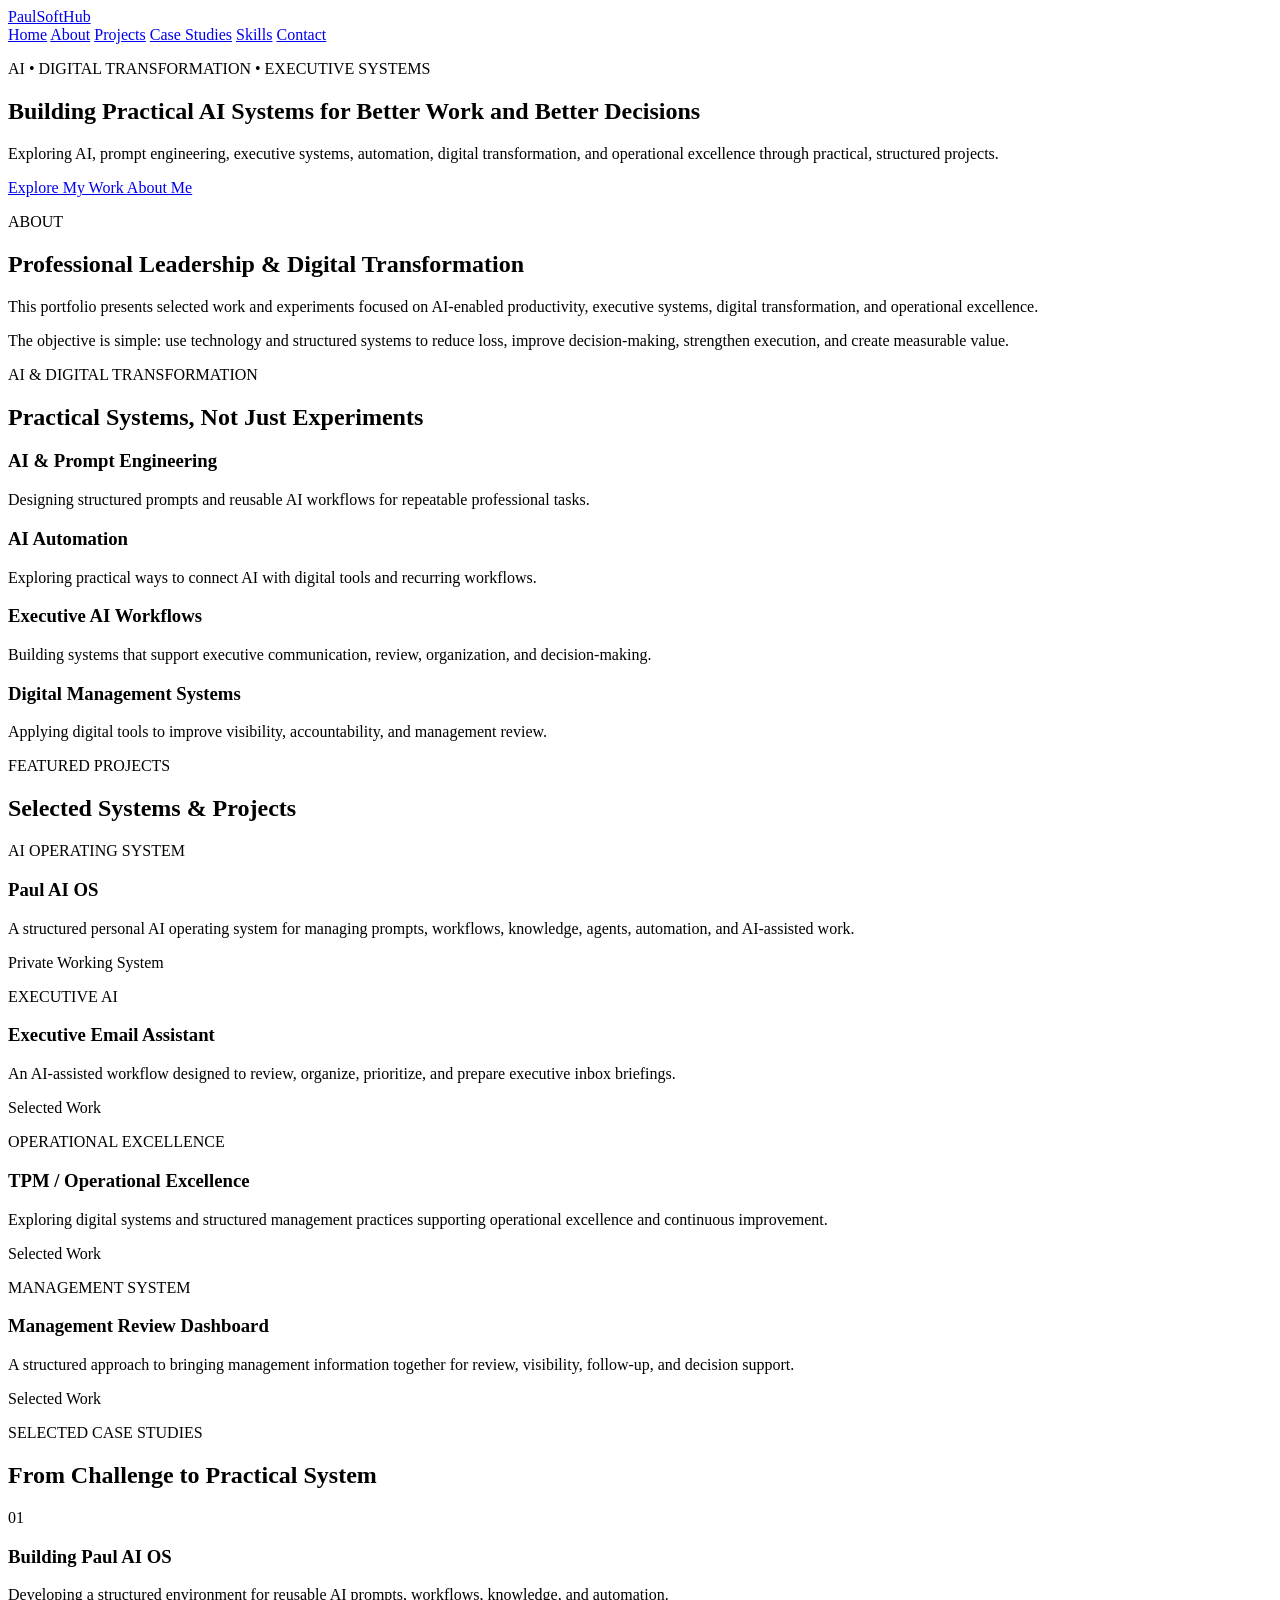
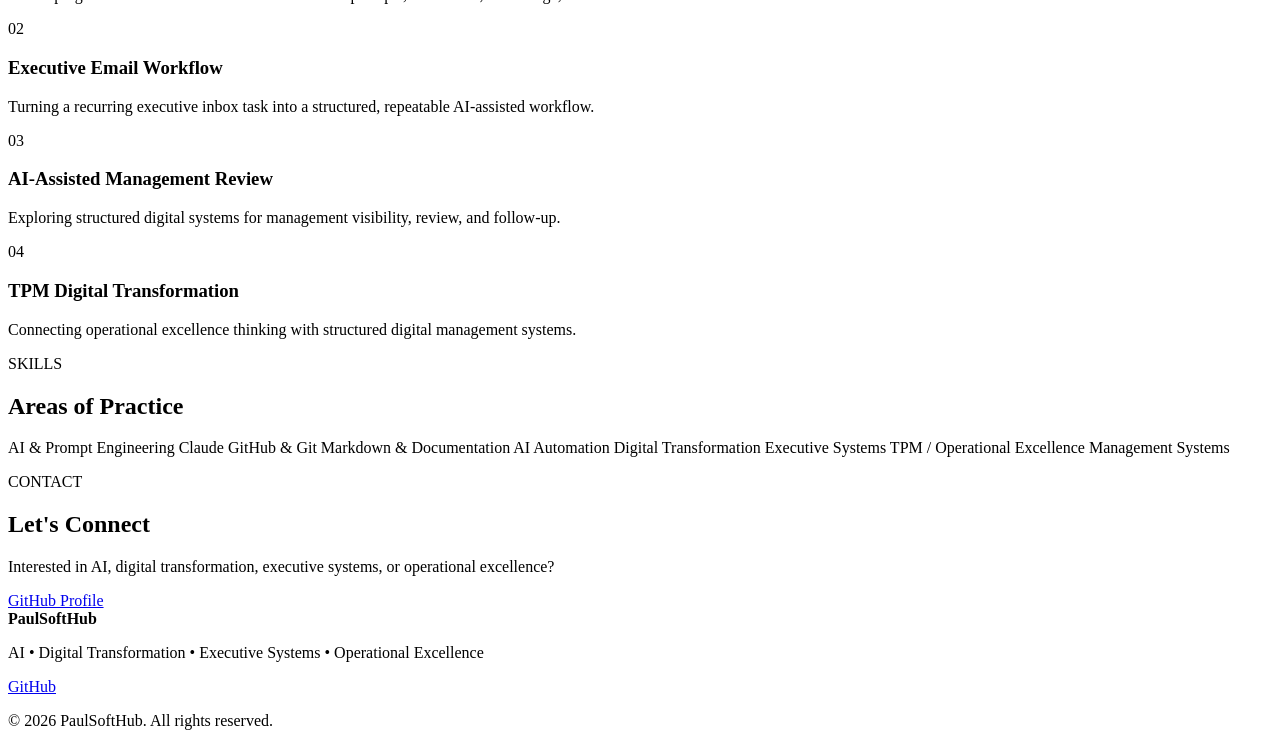
==== index.html @ e818bc98 "Create initial portfolio homepage Add the first professional portfolio homepage structure." ====
<!DOCTYPE html>
<html lang="en">
<head>
    <meta charset="UTF-8">
    <meta name="viewport" content="width=device-width, initial-scale=1.0">

    <title>PaulSoftHub | AI & Digital Transformation</title>

    <meta
        name="description"
        content="Professional portfolio showcasing AI, prompt engineering, executive systems, digital transformation, and operational excellence."
    >

    <link rel="stylesheet" href="style.css">
</head>

<body>

    <!-- =========================
         NAVIGATION
    ========================== -->

    <header class="site-header">

        <div class="container navigation">

            <a href="index.html" class="brand">
                PaulSoftHub
            </a>

            <nav class="nav-menu" aria-label="Main navigation">

                <a href="#home">Home</a>
                <a href="#about">About</a>
                <a href="#projects">Projects</a>
                <a href="#case-studies">Case Studies</a>
                <a href="#skills">Skills</a>
                <a href="#contact">Contact</a>

            </nav>

        </div>

    </header>


    <main>

        <!-- =========================
             HERO
        ========================== -->

        <section id="home" class="hero">

            <div class="container hero-content">

                <p class="eyebrow">
                    AI • DIGITAL TRANSFORMATION • EXECUTIVE SYSTEMS
                </p>

                <h1>
                    Building Practical AI Systems
                    for Better Work and Better Decisions
                </h1>

                <p class="hero-description">
                    Exploring AI, prompt engineering, executive systems,
                    automation, digital transformation, and operational
                    excellence through practical, structured projects.
                </p>

                <div class="hero-actions">

                    <a href="#projects" class="button primary">
                        Explore My Work
                    </a>

                    <a href="#about" class="button secondary">
                        About Me
                    </a>

                </div>

            </div>

        </section>


        <!-- =========================
             ABOUT
        ========================== -->

        <section id="about" class="section">

            <div class="container">

                <div class="section-heading">

                    <p class="eyebrow">
                        ABOUT
                    </p>

                    <h2>
                        Professional Leadership & Digital Transformation
                    </h2>

                </div>

                <div class="about-content">

                    <p>
                        This portfolio presents selected work and experiments
                        focused on AI-enabled productivity, executive systems,
                        digital transformation, and operational excellence.
                    </p>

                    <p>
                        The objective is simple: use technology and structured
                        systems to reduce loss, improve decision-making,
                        strengthen execution, and create measurable value.
                    </p>

                </div>

            </div>

        </section>


        <!-- =========================
             AI & DIGITAL TRANSFORMATION
        ========================== -->

        <section class="section section-alt">

            <div class="container">

                <div class="section-heading">

                    <p class="eyebrow">
                        AI & DIGITAL TRANSFORMATION
                    </p>

                    <h2>
                        Practical Systems, Not Just Experiments
                    </h2>

                </div>

                <div class="feature-grid">

                    <article class="feature-card">

                        <h3>
                            AI & Prompt Engineering
                        </h3>

                        <p>
                            Designing structured prompts and reusable AI
                            workflows for repeatable professional tasks.
                        </p>

                    </article>


                    <article class="feature-card">

                        <h3>
                            AI Automation
                        </h3>

                        <p>
                            Exploring practical ways to connect AI with
                            digital tools and recurring workflows.
                        </p>

                    </article>


                    <article class="feature-card">

                        <h3>
                            Executive AI Workflows
                        </h3>

                        <p>
                            Building systems that support executive
                            communication, review, organization, and
                            decision-making.
                        </p>

                    </article>


                    <article class="feature-card">

                        <h3>
                            Digital Management Systems
                        </h3>

                        <p>
                            Applying digital tools to improve visibility,
                            accountability, and management review.
                        </p>

                    </article>

                </div>

            </div>

        </section>


        <!-- =========================
             FEATURED PROJECTS
        ========================== -->

        <section id="projects" class="section">

            <div class="container">

                <div class="section-heading">

                    <p class="eyebrow">
                        FEATURED PROJECTS
                    </p>

                    <h2>
                        Selected Systems & Projects
                    </h2>

                </div>

                <div class="project-grid">

                    <article class="project-card">

                        <p class="project-category">
                            AI OPERATING SYSTEM
                        </p>

                        <h3>
                            Paul AI OS
                        </h3>

                        <p>
                            A structured personal AI operating system for
                            managing prompts, workflows, knowledge, agents,
                            automation, and AI-assisted work.
                        </p>

                        <span class="project-status">
                            Private Working System
                        </span>

                    </article>


                    <article class="project-card">

                        <p class="project-category">
                            EXECUTIVE AI
                        </p>

                        <h3>
                            Executive Email Assistant
                        </h3>

                        <p>
                            An AI-assisted workflow designed to review,
                            organize, prioritize, and prepare executive
                            inbox briefings.
                        </p>

                        <span class="project-status">
                            Selected Work
                        </span>

                    </article>


                    <article class="project-card">

                        <p class="project-category">
                            OPERATIONAL EXCELLENCE
                        </p>

                        <h3>
                            TPM / Operational Excellence
                        </h3>

                        <p>
                            Exploring digital systems and structured
                            management practices supporting operational
                            excellence and continuous improvement.
                        </p>

                        <span class="project-status">
                            Selected Work
                        </span>

                    </article>


                    <article class="project-card">

                        <p class="project-category">
                            MANAGEMENT SYSTEM
                        </p>

                        <h3>
                            Management Review Dashboard
                        </h3>

                        <p>
                            A structured approach to bringing management
                            information together for review, visibility,
                            follow-up, and decision support.
                        </p>

                        <span class="project-status">
                            Selected Work
                        </span>

                    </article>

                </div>

            </div>

        </section>


        <!-- =========================
             CASE STUDIES
        ========================== -->

        <section id="case-studies" class="section section-alt">

            <div class="container">

                <div class="section-heading">

                    <p class="eyebrow">
                        SELECTED CASE STUDIES
                    </p>

                    <h2>
                        From Challenge to Practical System
                    </h2>

                </div>

                <div class="case-study-grid">

                    <article class="case-card">

                        <span class="case-number">
                            01
                        </span>

                        <h3>
                            Building Paul AI OS
                        </h3>

                        <p>
                            Developing a structured environment for
                            reusable AI prompts, workflows, knowledge,
                            and automation.
                        </p>

                    </article>


                    <article class="case-card">

                        <span class="case-number">
                            02
                        </span>

                        <h3>
                            Executive Email Workflow
                        </h3>

                        <p>
                            Turning a recurring executive inbox task into
                            a structured, repeatable AI-assisted workflow.
                        </p>

                    </article>


                    <article class="case-card">

                        <span class="case-number">
                            03
                        </span>

                        <h3>
                            AI-Assisted Management Review
                        </h3>

                        <p>
                            Exploring structured digital systems for
                            management visibility, review, and follow-up.
                        </p>

                    </article>


                    <article class="case-card">

                        <span class="case-number">
                            04
                        </span>

                        <h3>
                            TPM Digital Transformation
                        </h3>

                        <p>
                            Connecting operational excellence thinking
                            with structured digital management systems.
                        </p>

                    </article>

                </div>

            </div>

        </section>


        <!-- =========================
             SKILLS
        ========================== -->

        <section id="skills" class="section">

            <div class="container">

                <div class="section-heading">

                    <p class="eyebrow">
                        SKILLS
                    </p>

                    <h2>
                        Areas of Practice
                    </h2>

                </div>

                <div class="skills-list">

                    <span>AI & Prompt Engineering</span>
                    <span>Claude</span>
                    <span>GitHub & Git</span>
                    <span>Markdown & Documentation</span>
                    <span>AI Automation</span>
                    <span>Digital Transformation</span>
                    <span>Executive Systems</span>
                    <span>TPM / Operational Excellence</span>
                    <span>Management Systems</span>

                </div>

            </div>

        </section>


        <!-- =========================
             CONTACT
        ========================== -->

        <section id="contact" class="section contact-section">

            <div class="container contact-content">

                <p class="eyebrow">
                    CONTACT
                </p>

                <h2>
                    Let's Connect
                </h2>

                <p>
                    Interested in AI, digital transformation, executive
                    systems, or operational excellence?
                </p>

                <a
                    href="https://github.com/PaulSoftHub"
                    class="button primary"
                    target="_blank"
                    rel="noopener noreferrer"
                >
                    GitHub Profile
                </a>

            </div>

        </section>

    </main>


    <!-- =========================
         FOOTER
    ========================== -->

    <footer class="site-footer">

        <div class="container footer-content">

            <div>
                <strong>PaulSoftHub</strong>

                <p>
                    AI • Digital Transformation • Executive Systems •
                    Operational Excellence
                </p>
            </div>

            <div>
                <a
                    href="https://github.com/PaulSoftHub"
                    target="_blank"
                    rel="noopener noreferrer"
                >
                    GitHub
                </a>
            </div>

        </div>

        <div class="container copyright">

            <p>
                © 2026 PaulSoftHub. All rights reserved.
            </p>

        </div>

    </footer>

</body>
</html>
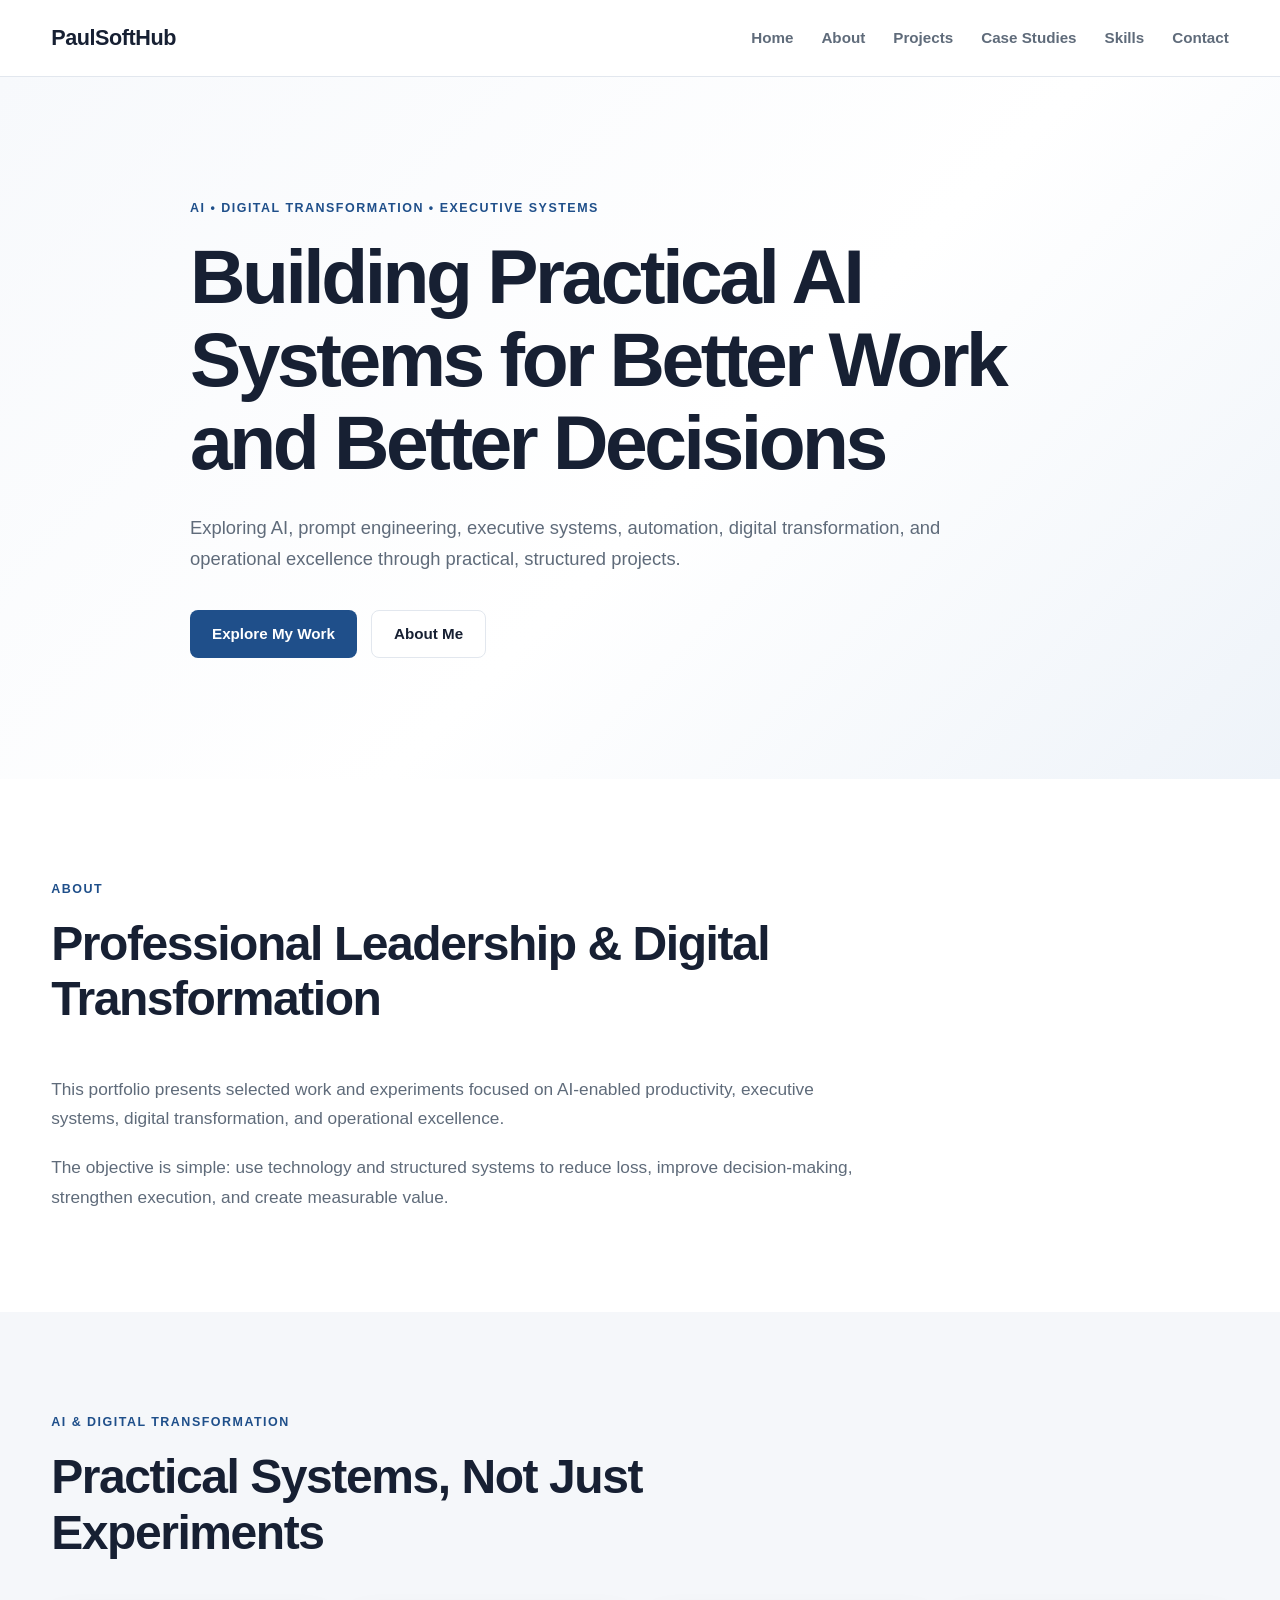
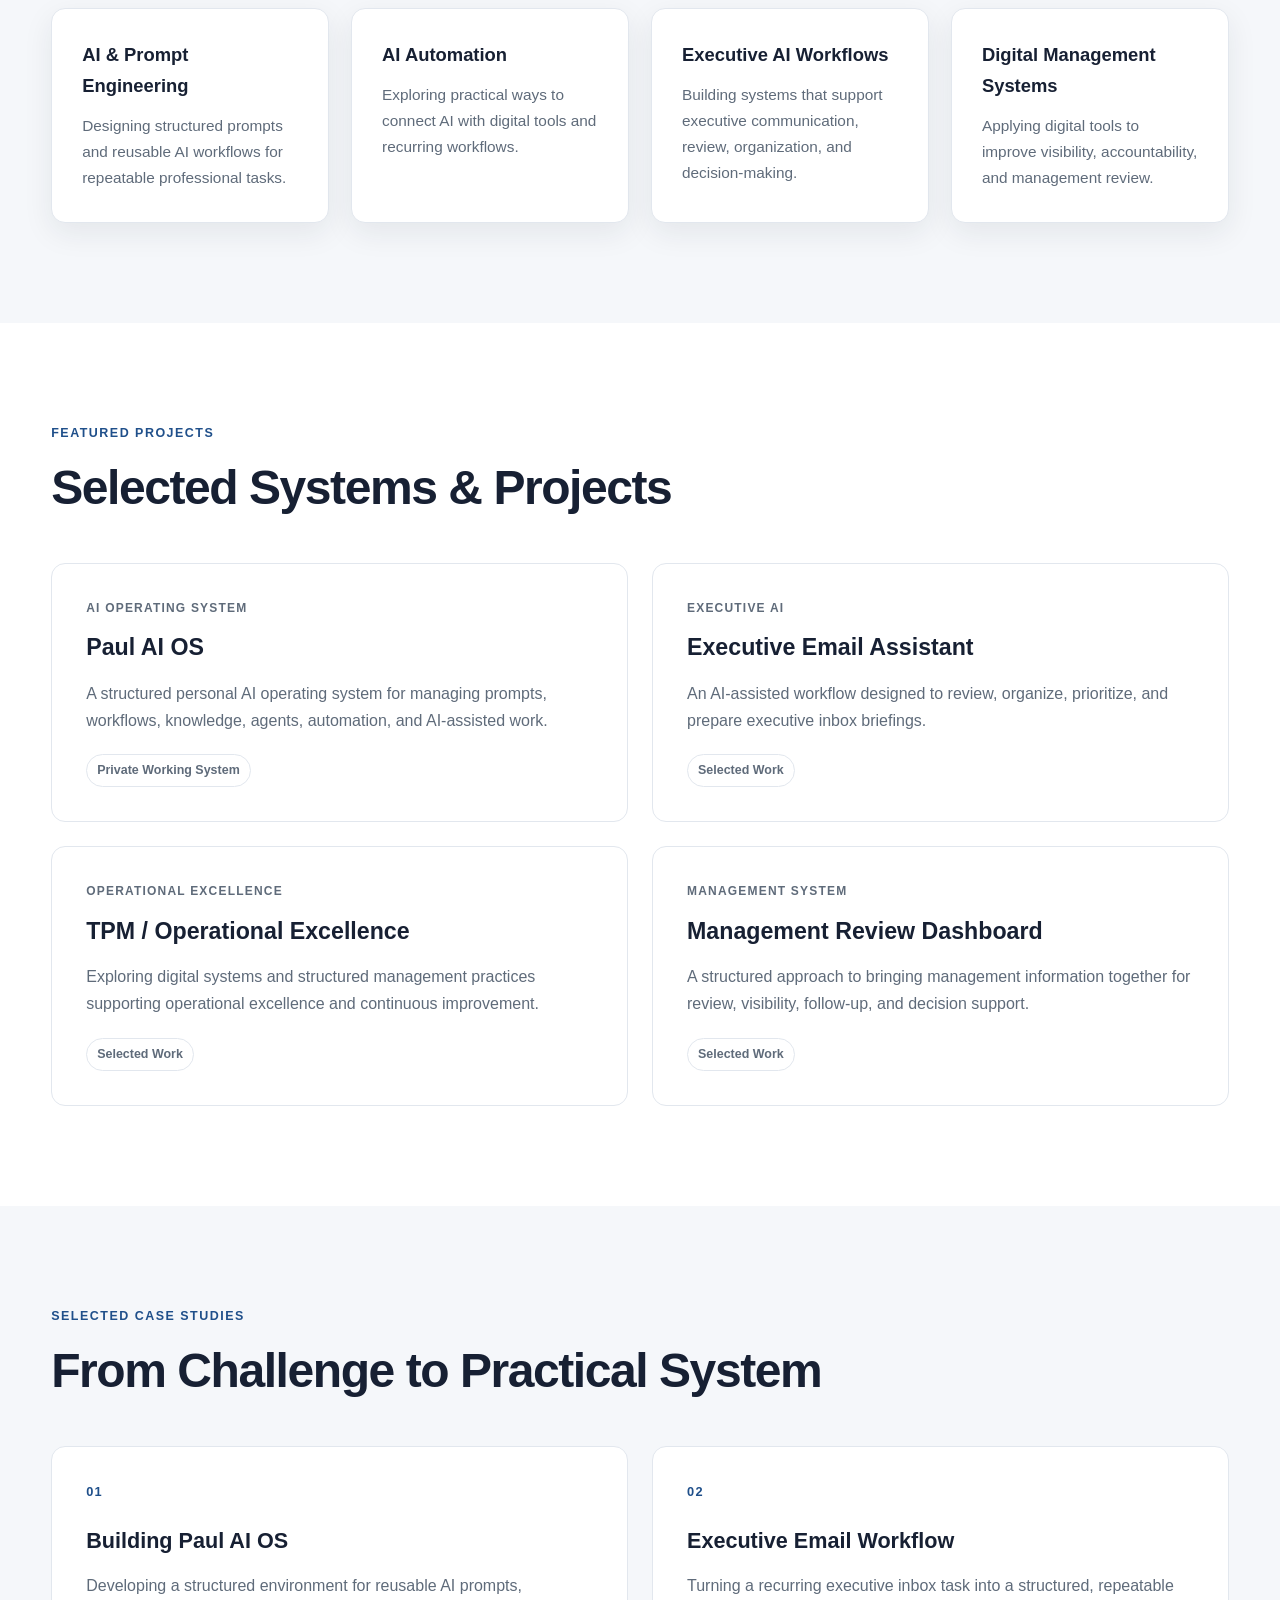
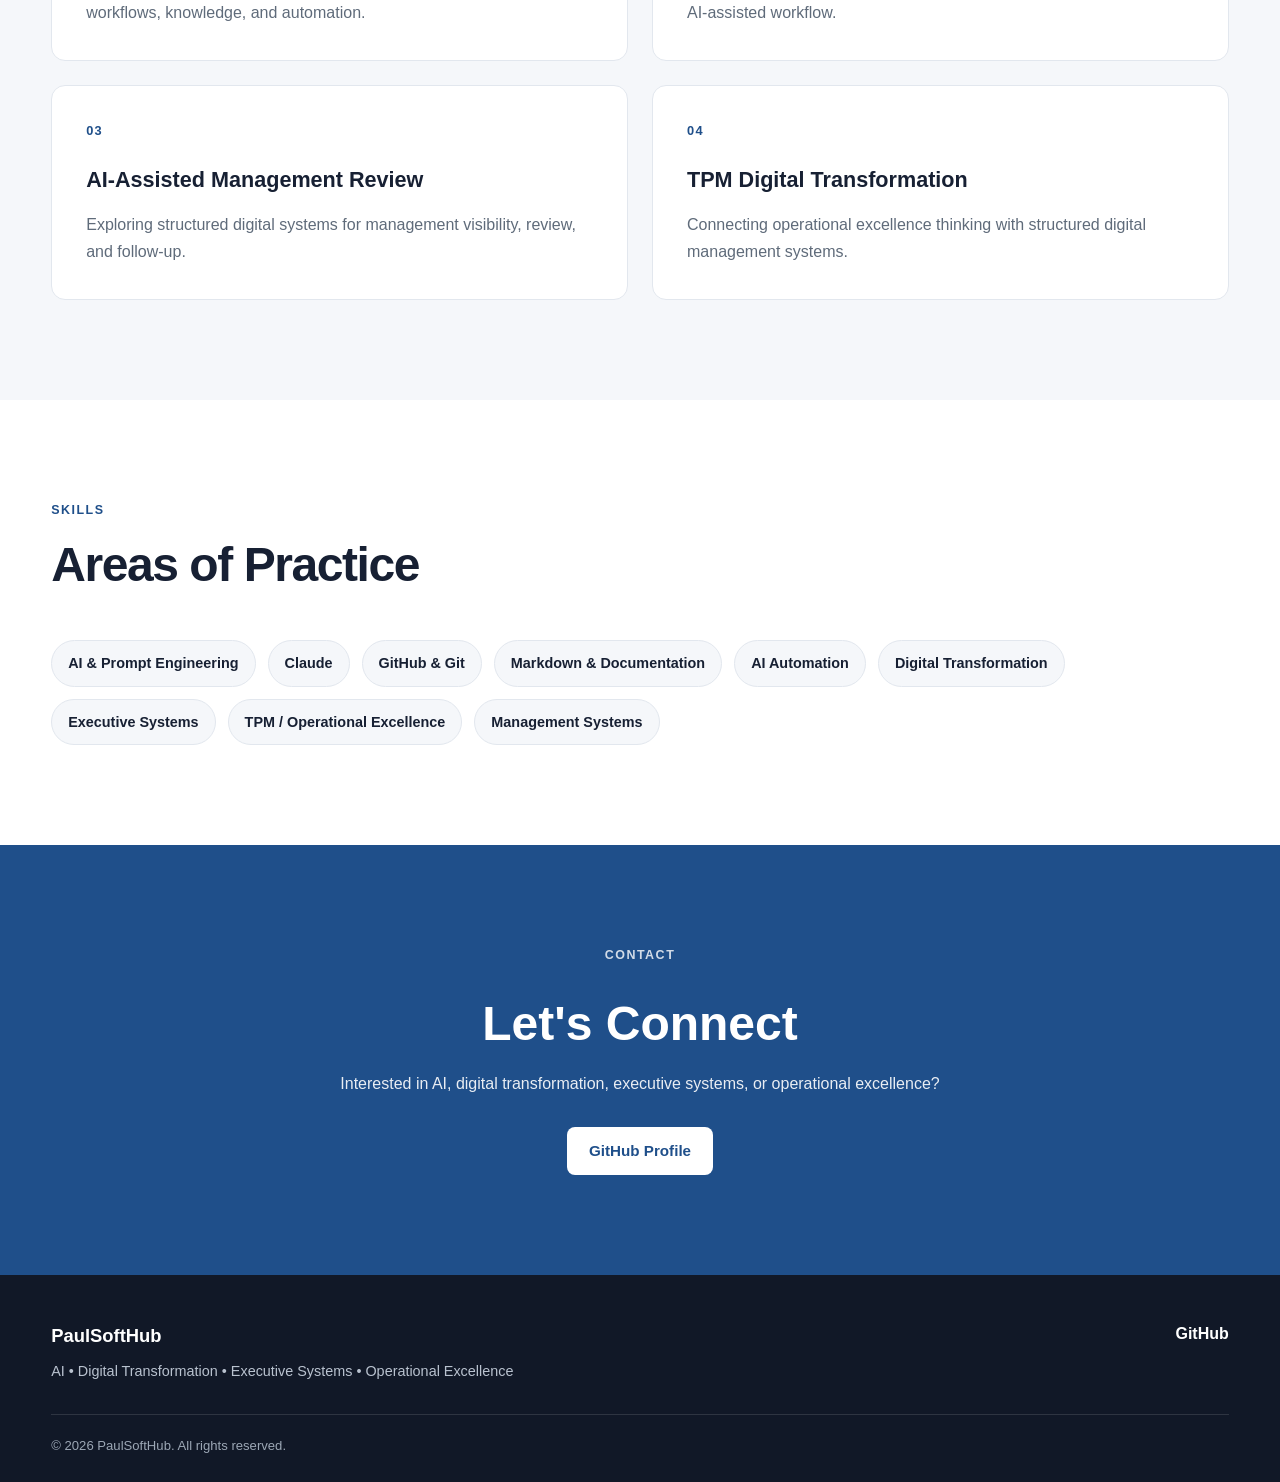
==== commit 764a61df: "QA fix: standardize homepage navigation QA fix: standardize homepage navigation" ====
--- a/index.html
+++ b/index.html
@@ -30,12 +30,12 @@
 
             <nav class="nav-menu" aria-label="Main navigation">
 
-                <a href="#home">Home</a>
-                <a href="#about">About</a>
-                <a href="#projects">Projects</a>
-                <a href="#case-studies">Case Studies</a>
-                <a href="#skills">Skills</a>
-                <a href="#contact">Contact</a>
+                <a href="index.html">Home</a>
+                <a href="about.html">About</a>
+                <a href="projects.html">Projects</a>
+                <a href="case-studies.html">Case Studies</a>
+                <a href="skills.html">Skills</a>
+                <a href="contact.html">Contact</a>
 
             </nav>
 
--- a/style.css
+++ b/style.css
@@ -0,0 +1,602 @@
+/* =========================================
+   PAULSOFTHUB PORTFOLIO
+   Global Styles
+========================================= */
+
+:root {
+    --bg: #ffffff;
+    --bg-soft: #f5f7fa;
+    --text: #172033;
+    --text-soft: #5f6b7a;
+    --border: #e2e7ee;
+    --accent: #1f4f8a;
+    --accent-dark: #163b69;
+    --white: #ffffff;
+    --max-width: 1180px;
+    --radius: 14px;
+    --shadow: 0 10px 30px rgba(20, 35, 55, 0.08);
+}
+
+
+/* =========================================
+   RESET
+========================================= */
+
+* {
+    margin: 0;
+    padding: 0;
+    box-sizing: border-box;
+}
+
+html {
+    scroll-behavior: smooth;
+}
+
+body {
+    font-family:
+        -apple-system,
+        BlinkMacSystemFont,
+        "Segoe UI",
+        Roboto,
+        Helvetica,
+        Arial,
+        sans-serif;
+
+    background: var(--bg);
+    color: var(--text);
+    line-height: 1.7;
+}
+
+a {
+    color: inherit;
+    text-decoration: none;
+}
+
+img {
+    max-width: 100%;
+    display: block;
+}
+
+
+/* =========================================
+   GLOBAL CONTAINER
+========================================= */
+
+.container {
+    width: min(92%, var(--max-width));
+    margin: 0 auto;
+}
+
+
+/* =========================================
+   HEADER / NAVIGATION
+========================================= */
+
+.site-header {
+    position: sticky;
+    top: 0;
+    z-index: 1000;
+
+    background: rgba(255, 255, 255, 0.96);
+    border-bottom: 1px solid var(--border);
+}
+
+.navigation {
+    min-height: 76px;
+
+    display: flex;
+    align-items: center;
+    justify-content: space-between;
+
+    gap: 30px;
+}
+
+.brand {
+    font-size: 1.35rem;
+    font-weight: 800;
+    letter-spacing: -0.02em;
+}
+
+.nav-menu {
+    display: flex;
+    align-items: center;
+    gap: 28px;
+
+    font-size: 0.95rem;
+    font-weight: 600;
+}
+
+.nav-menu a {
+    color: var(--text-soft);
+    transition: color 0.2s ease;
+}
+
+.nav-menu a:hover {
+    color: var(--accent);
+}
+
+
+/* =========================================
+   HERO
+========================================= */
+
+.hero {
+    min-height: 78vh;
+
+    display: flex;
+    align-items: center;
+
+    background:
+        linear-gradient(
+            135deg,
+            #f7f9fc 0%,
+            #ffffff 55%,
+            #eef3f9 100%
+        );
+}
+
+.hero-content {
+    max-width: 900px;
+    padding: 100px 0;
+}
+
+.eyebrow {
+    margin-bottom: 16px;
+
+    color: var(--accent);
+
+    font-size: 0.78rem;
+    font-weight: 800;
+    letter-spacing: 0.12em;
+}
+
+.hero h1 {
+    max-width: 900px;
+
+    font-size: clamp(2.6rem, 6vw, 5rem);
+    line-height: 1.08;
+    letter-spacing: -0.045em;
+
+    margin-bottom: 28px;
+}
+
+.hero-description {
+    max-width: 760px;
+
+    color: var(--text-soft);
+    font-size: 1.15rem;
+
+    margin-bottom: 36px;
+}
+
+.hero-actions {
+    display: flex;
+    flex-wrap: wrap;
+    gap: 14px;
+}
+
+
+/* =========================================
+   BUTTONS
+========================================= */
+
+.button {
+    display: inline-flex;
+    align-items: center;
+    justify-content: center;
+
+    min-height: 48px;
+    padding: 0 22px;
+
+    border-radius: 8px;
+
+    font-weight: 700;
+    font-size: 0.95rem;
+
+    transition:
+        transform 0.2s ease,
+        background 0.2s ease,
+        color 0.2s ease;
+}
+
+.button:hover {
+    transform: translateY(-2px);
+}
+
+.button.primary {
+    background: var(--accent);
+    color: var(--white);
+}
+
+.button.primary:hover {
+    background: var(--accent-dark);
+}
+
+.button.secondary {
+    border: 1px solid var(--border);
+    background: var(--white);
+}
+
+.button.secondary:hover {
+    border-color: var(--accent);
+    color: var(--accent);
+}
+
+
+/* =========================================
+   SECTIONS
+========================================= */
+
+.section {
+    padding: 100px 0;
+}
+
+.section-alt {
+    background: var(--bg-soft);
+}
+
+.section-heading {
+    max-width: 780px;
+    margin-bottom: 48px;
+}
+
+.section-heading h2 {
+    font-size: clamp(2rem, 4vw, 3rem);
+    line-height: 1.15;
+    letter-spacing: -0.03em;
+}
+
+
+/* =========================================
+   ABOUT
+========================================= */
+
+.about-content {
+    max-width: 820px;
+
+    color: var(--text-soft);
+    font-size: 1.08rem;
+}
+
+.about-content p + p {
+    margin-top: 20px;
+}
+
+
+/* =========================================
+   FEATURE GRID
+========================================= */
+
+.feature-grid {
+    display: grid;
+
+    grid-template-columns:
+        repeat(4, minmax(0, 1fr));
+
+    gap: 22px;
+}
+
+.feature-card {
+    padding: 30px;
+
+    background: var(--white);
+    border: 1px solid var(--border);
+    border-radius: var(--radius);
+
+    box-shadow: var(--shadow);
+}
+
+.feature-card h3 {
+    margin-bottom: 12px;
+
+    font-size: 1.15rem;
+}
+
+.feature-card p {
+    color: var(--text-soft);
+    font-size: 0.96rem;
+}
+
+
+/* =========================================
+   PROJECTS
+========================================= */
+
+.project-grid {
+    display: grid;
+
+    grid-template-columns:
+        repeat(2, minmax(0, 1fr));
+
+    gap: 24px;
+}
+
+.project-card {
+    padding: 34px;
+
+    border: 1px solid var(--border);
+    border-radius: var(--radius);
+
+    background: var(--white);
+
+    transition:
+        transform 0.2s ease,
+        box-shadow 0.2s ease;
+}
+
+.project-card:hover {
+    transform: translateY(-4px);
+    box-shadow: var(--shadow);
+}
+
+.project-category {
+    margin-bottom: 10px;
+
+    color: var(--accent);
+
+    font-size: 0.75rem;
+    font-weight: 800;
+    letter-spacing: 0.1em;
+}
+
+.project-card h3 {
+    margin-bottom: 12px;
+
+    font-size: 1.45rem;
+}
+
+.project-card p {
+    color: var(--text-soft);
+}
+
+.project-status {
+    display: inline-block;
+
+    margin-top: 20px;
+    padding: 5px 10px;
+
+    border: 1px solid var(--border);
+    border-radius: 999px;
+
+    color: var(--text-soft);
+
+    font-size: 0.78rem;
+    font-weight: 600;
+}
+
+
+/* =========================================
+   CASE STUDIES
+========================================= */
+
+.case-study-grid {
+    display: grid;
+
+    grid-template-columns:
+        repeat(2, minmax(0, 1fr));
+
+    gap: 24px;
+}
+
+.case-card {
+    position: relative;
+
+    padding: 34px;
+
+    background: var(--white);
+    border: 1px solid var(--border);
+    border-radius: var(--radius);
+}
+
+.case-number {
+    display: block;
+
+    margin-bottom: 20px;
+
+    color: var(--accent);
+
+    font-size: 0.8rem;
+    font-weight: 800;
+    letter-spacing: 0.1em;
+}
+
+.case-card h3 {
+    margin-bottom: 12px;
+
+    font-size: 1.35rem;
+}
+
+.case-card p {
+    color: var(--text-soft);
+}
+
+
+/* =========================================
+   SKILLS
+========================================= */
+
+.skills-list {
+    display: flex;
+    flex-wrap: wrap;
+    gap: 12px;
+}
+
+.skills-list span {
+    padding: 10px 16px;
+
+    background: var(--bg-soft);
+    border: 1px solid var(--border);
+    border-radius: 999px;
+
+    font-size: 0.9rem;
+    font-weight: 600;
+}
+
+
+/* =========================================
+   CONTACT
+========================================= */
+
+.contact-section {
+    background: var(--accent);
+    color: var(--white);
+}
+
+.contact-content {
+    max-width: 760px;
+    text-align: center;
+}
+
+.contact-content .eyebrow {
+    color: var(--white);
+    opacity: 0.8;
+}
+
+.contact-content h2 {
+    margin-bottom: 18px;
+
+    font-size: clamp(2rem, 4vw, 3rem);
+    line-height: 1.15;
+}
+
+.contact-content p {
+    margin-bottom: 30px;
+
+    opacity: 0.9;
+}
+
+.contact-section .button.primary {
+    background: var(--white);
+    color: var(--accent);
+}
+
+.contact-section .button.primary:hover {
+    background: #f1f4f8;
+}
+
+
+/* =========================================
+   FOOTER
+========================================= */
+
+.site-footer {
+    padding: 45px 0 25px;
+
+    background: #111827;
+    color: #ffffff;
+}
+
+.footer-content {
+    display: flex;
+    align-items: flex-start;
+    justify-content: space-between;
+
+    gap: 30px;
+
+    padding-bottom: 30px;
+}
+
+.footer-content strong {
+    font-size: 1.15rem;
+}
+
+.footer-content p {
+    max-width: 600px;
+    margin-top: 8px;
+
+    color: #b9c2cf;
+    font-size: 0.9rem;
+}
+
+.footer-content a {
+    color: #ffffff;
+    font-weight: 700;
+}
+
+.footer-content a:hover {
+    text-decoration: underline;
+}
+
+.copyright {
+    padding-top: 20px;
+
+    border-top: 1px solid rgba(255, 255, 255, 0.12);
+}
+
+.copyright p {
+    color: #9ca7b5;
+    font-size: 0.82rem;
+}
+
+
+/* =========================================
+   RESPONSIVE — TABLET
+========================================= */
+
+@media (max-width: 900px) {
+
+    .feature-grid {
+        grid-template-columns:
+            repeat(2, minmax(0, 1fr));
+    }
+
+    .nav-menu {
+        gap: 16px;
+    }
+
+    .hero {
+        min-height: auto;
+    }
+
+}
+
+
+/* =========================================
+   RESPONSIVE — MOBILE
+========================================= */
+
+@media (max-width: 700px) {
+
+    .navigation {
+        min-height: auto;
+
+        padding: 18px 0;
+
+        flex-direction: column;
+        align-items: flex-start;
+    }
+
+    .nav-menu {
+        width: 100%;
+
+        flex-wrap: wrap;
+        gap: 12px 18px;
+    }
+
+    .hero-content {
+        padding: 80px 0;
+    }
+
+    .section {
+        padding: 75px 0;
+    }
+
+    .feature-grid,
+    .project-grid,
+    .case-study-grid {
+        grid-template-columns: 1fr;
+    }
+
+    .hero h1 {
+        font-size: 2.7rem;
+    }
+
+    .hero-description {
+        font-size: 1rem;
+    }
+
+    .footer-content {
+        flex-direction: column;
+    }
+
+}
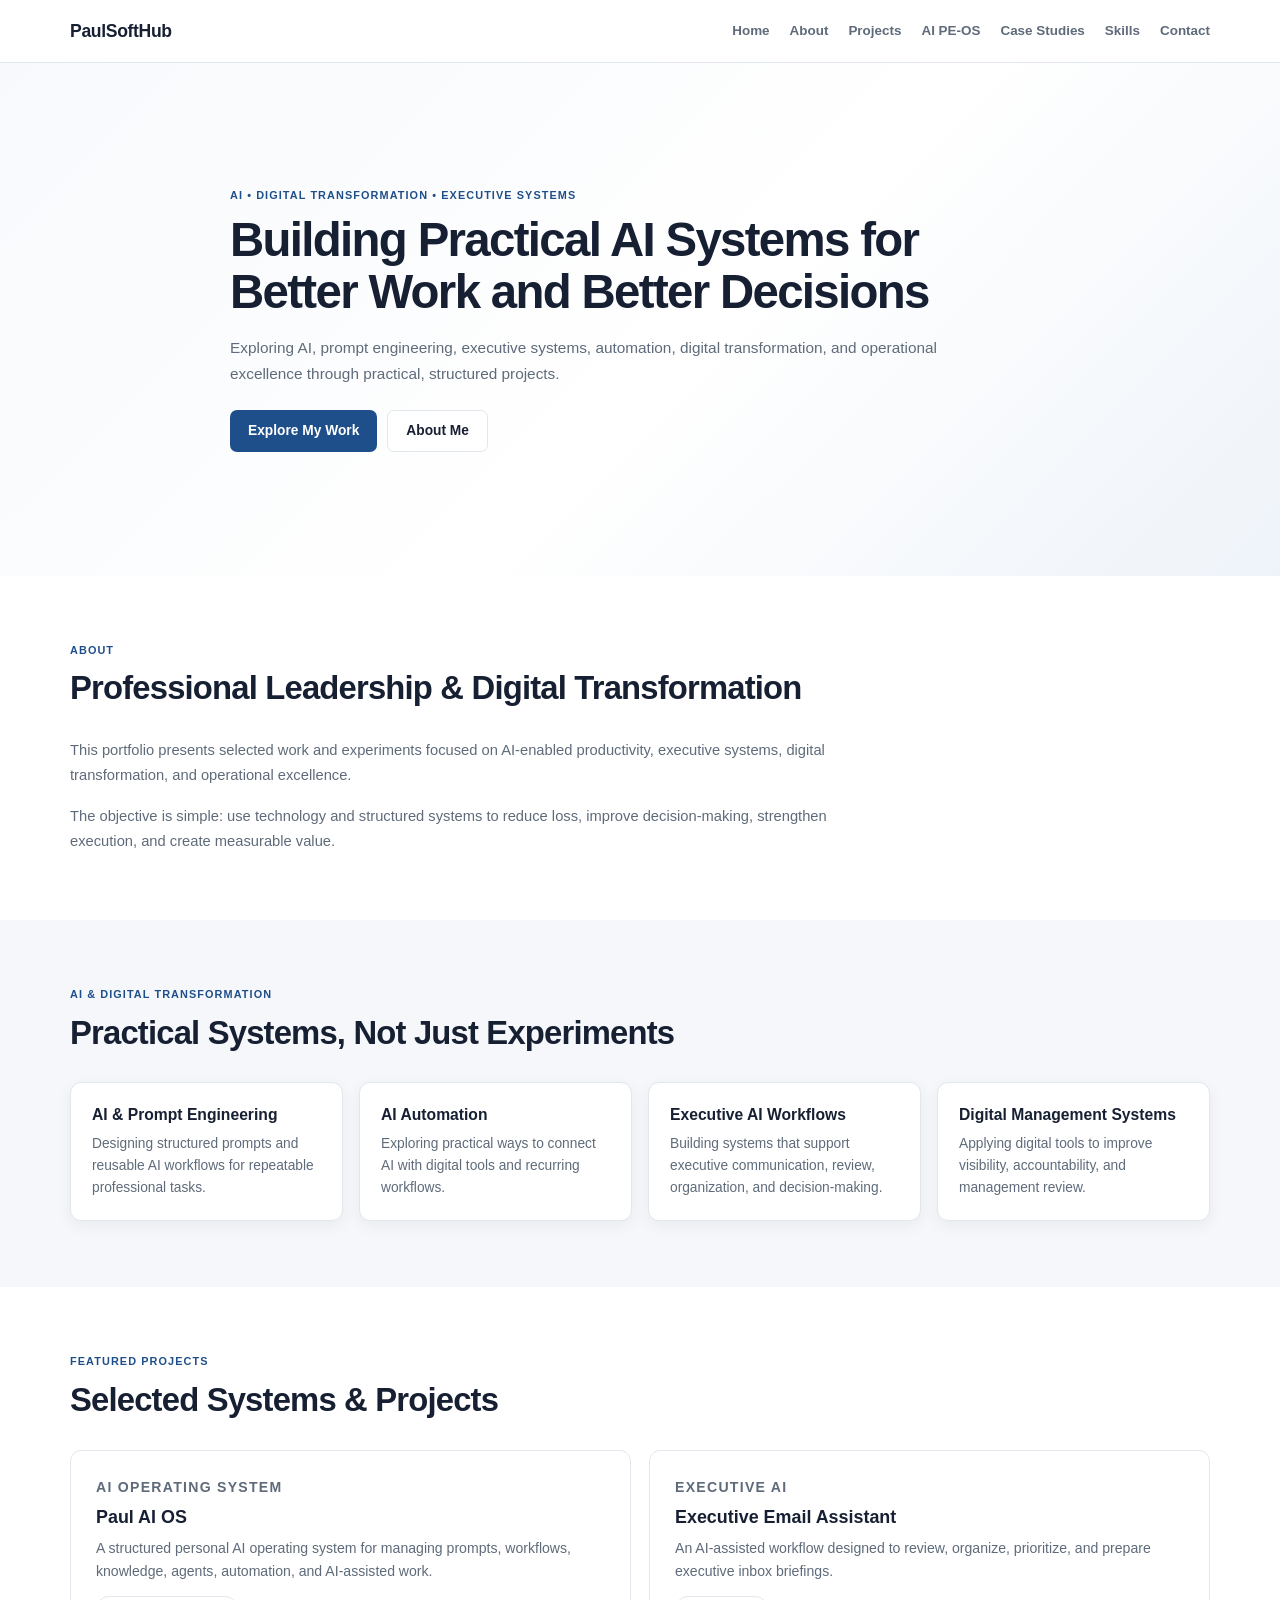
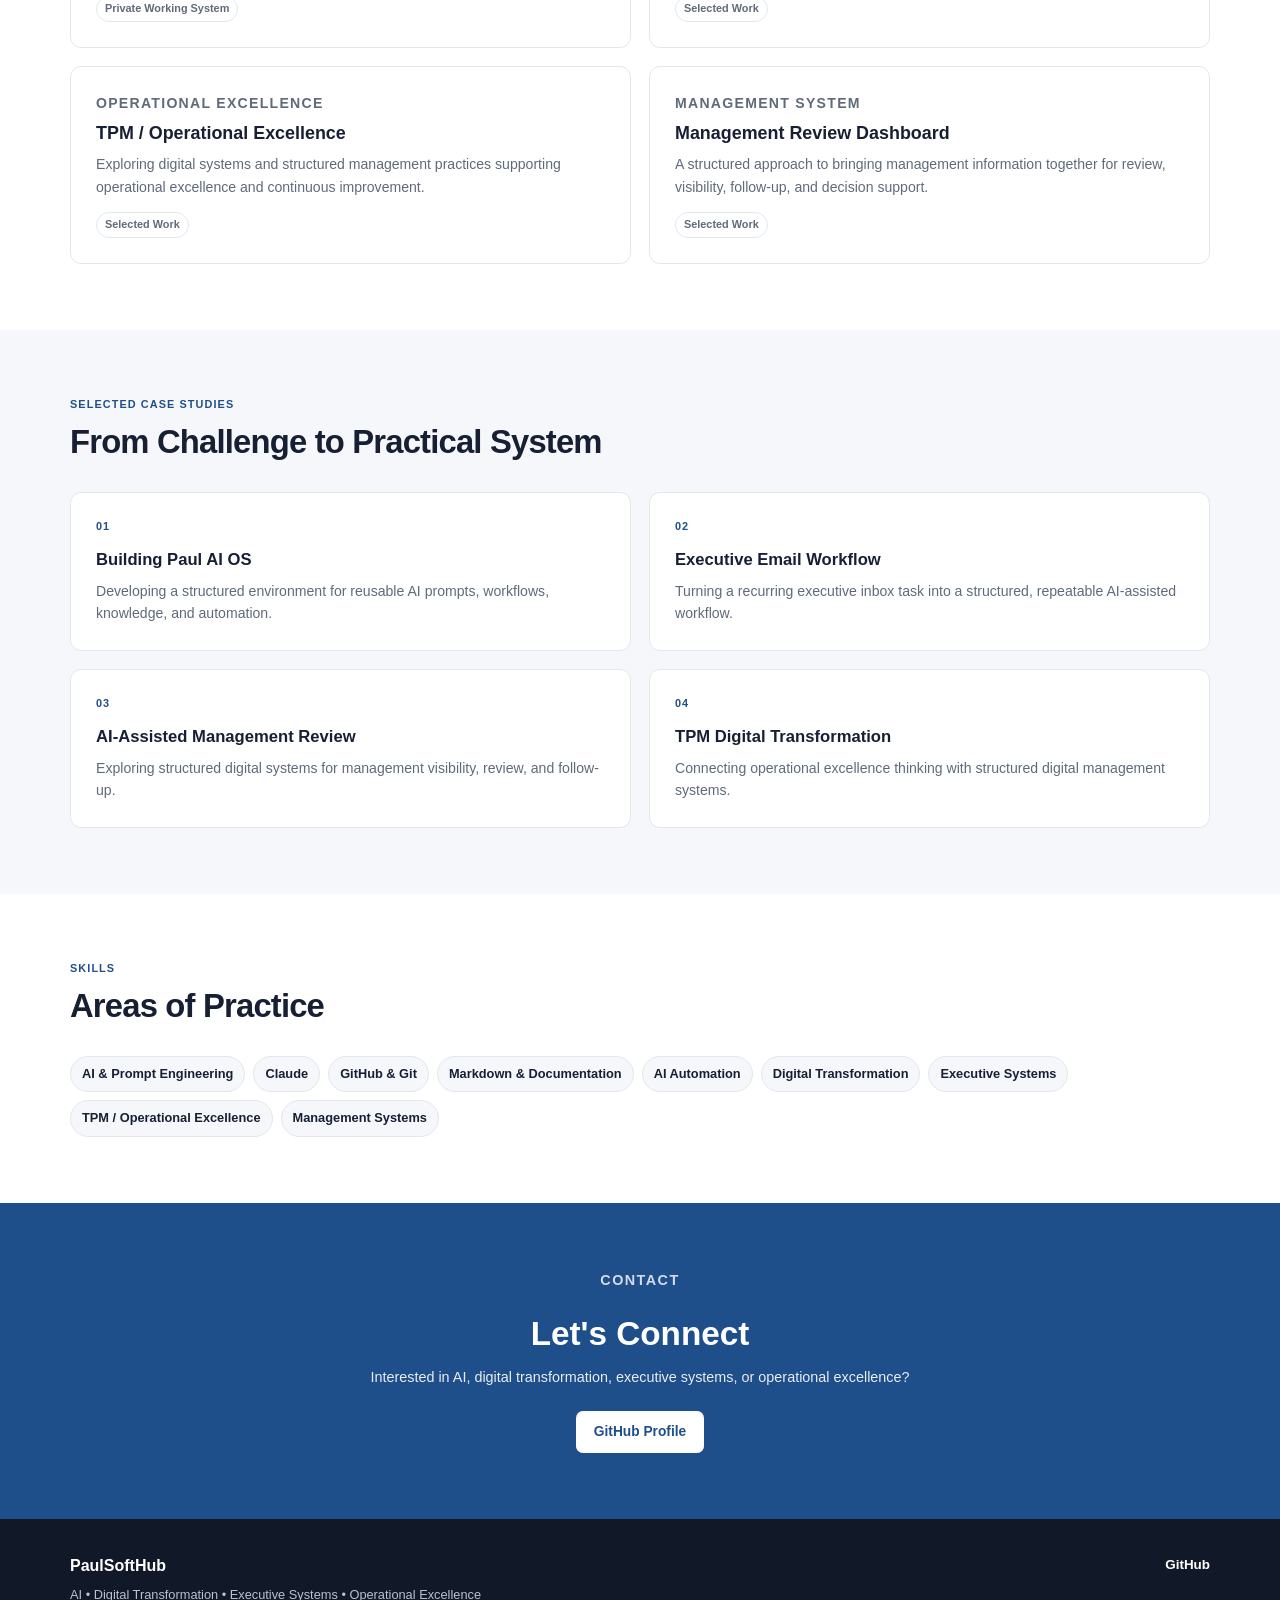
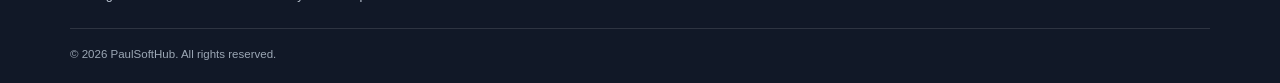
==== commit 0bd273ad: "Publish AI PE-OS Knowledge Hub v1.0 Publish AI PE-OS Knowledge Hub v1.0" ====
--- a/index.html
+++ b/index.html
@@ -33,6 +33,7 @@
                 <a href="index.html">Home</a>
                 <a href="about.html">About</a>
                 <a href="projects.html">Projects</a>
+                <a href="ai-pe-os.html">AI PE-OS</a>
                 <a href="case-studies.html">Case Studies</a>
                 <a href="skills.html">Skills</a>
                 <a href="contact.html">Contact</a>
--- a/style.css
+++ b/style.css
@@ -1,6 +1,6 @@
 /* =========================================
    PAULSOFTHUB PORTFOLIO
-   Global Styles
+   Global Styles — Compact Eye & Window Friendly
 ========================================= */
 
 :root {
@@ -12,9 +12,12 @@
     --accent: #1f4f8a;
     --accent-dark: #163b69;
     --white: #ffffff;
-    --max-width: 1180px;
-    --radius: 14px;
-    --shadow: 0 10px 30px rgba(20, 35, 55, 0.08);
+
+    --max-width: 1140px;
+    --reading-width: 800px;
+
+    --radius: 11px;
+    --shadow: 0 5px 16px rgba(20, 35, 55, 0.055);
 }
 
 
@@ -30,6 +33,7 @@
 
 html {
     scroll-behavior: smooth;
+    font-size: 16px;
 }
 
 body {
@@ -44,7 +48,12 @@
 
     background: var(--bg);
     color: var(--text);
-    line-height: 1.7;
+
+    font-size: 0.92rem;
+    line-height: 1.6;
+
+    -webkit-font-smoothing: antialiased;
+    text-rendering: optimizeLegibility;
 }
 
 a {
@@ -77,22 +86,22 @@
     top: 0;
     z-index: 1000;
 
-    background: rgba(255, 255, 255, 0.96);
+    background: rgba(255, 255, 255, 0.97);
     border-bottom: 1px solid var(--border);
 }
 
 .navigation {
-    min-height: 76px;
+    min-height: 62px;
 
     display: flex;
     align-items: center;
     justify-content: space-between;
 
-    gap: 30px;
+    gap: 24px;
 }
 
 .brand {
-    font-size: 1.35rem;
+    font-size: 1.10rem;
     font-weight: 800;
     letter-spacing: -0.02em;
 }
@@ -100,14 +109,16 @@
 .nav-menu {
     display: flex;
     align-items: center;
-    gap: 28px;
-
-    font-size: 0.95rem;
+
+    gap: 20px;
+
+    font-size: 0.84rem;
     font-weight: 600;
 }
 
 .nav-menu a {
     color: var(--text-soft);
+
     transition: color 0.2s ease;
 }
 
@@ -121,7 +132,7 @@
 ========================================= */
 
 .hero {
-    min-height: 78vh;
+    min-height: 57vh;
 
     display: flex;
     align-items: center;
@@ -136,43 +147,45 @@
 }
 
 .hero-content {
-    max-width: 900px;
-    padding: 100px 0;
+    max-width: 820px;
+    padding: 68px 0;
 }
 
 .eyebrow {
-    margin-bottom: 16px;
+    margin-bottom: 10px;
 
     color: var(--accent);
 
-    font-size: 0.78rem;
+    font-size: 0.68rem;
     font-weight: 800;
-    letter-spacing: 0.12em;
+    letter-spacing: 0.10em;
 }
 
 .hero h1 {
-    max-width: 900px;
-
-    font-size: clamp(2.6rem, 6vw, 5rem);
-    line-height: 1.08;
-    letter-spacing: -0.045em;
-
-    margin-bottom: 28px;
+    max-width: 820px;
+
+    font-size: clamp(2rem, 3.7vw, 3.2rem);
+    line-height: 1.10;
+    letter-spacing: -0.035em;
+
+    margin-bottom: 17px;
 }
 
 .hero-description {
-    max-width: 760px;
+    max-width: 720px;
 
     color: var(--text-soft);
-    font-size: 1.15rem;
-
-    margin-bottom: 36px;
+
+    font-size: 0.96rem;
+    line-height: 1.65;
+
+    margin-bottom: 24px;
 }
 
 .hero-actions {
     display: flex;
     flex-wrap: wrap;
-    gap: 14px;
+    gap: 10px;
 }
 
 
@@ -185,13 +198,13 @@
     align-items: center;
     justify-content: center;
 
-    min-height: 48px;
-    padding: 0 22px;
-
-    border-radius: 8px;
+    min-height: 42px;
+    padding: 0 18px;
+
+    border-radius: 7px;
 
     font-weight: 700;
-    font-size: 0.95rem;
+    font-size: 0.86rem;
 
     transition:
         transform 0.2s ease,
@@ -200,7 +213,7 @@
 }
 
 .button:hover {
-    transform: translateY(-2px);
+    transform: translateY(-1px);
 }
 
 .button.primary {
@@ -228,7 +241,7 @@
 ========================================= */
 
 .section {
-    padding: 100px 0;
+    padding: 66px 0;
 }
 
 .section-alt {
@@ -236,30 +249,32 @@
 }
 
 .section-heading {
-    max-width: 780px;
-    margin-bottom: 48px;
+    max-width: 760px;
+    margin-bottom: 30px;
 }
 
 .section-heading h2 {
-    font-size: clamp(2rem, 4vw, 3rem);
-    line-height: 1.15;
-    letter-spacing: -0.03em;
-}
-
-
-/* =========================================
-   ABOUT
+    font-size: clamp(1.48rem, 2.8vw, 2.05rem);
+    line-height: 1.18;
+    letter-spacing: -0.025em;
+}
+
+
+/* =========================================
+   ABOUT / GENERAL READING CONTENT
 ========================================= */
 
 .about-content {
-    max-width: 820px;
+    max-width: var(--reading-width);
 
     color: var(--text-soft);
-    font-size: 1.08rem;
+
+    font-size: 0.92rem;
+    line-height: 1.7;
 }
 
 .about-content p + p {
-    margin-top: 20px;
+    margin-top: 16px;
 }
 
 
@@ -273,11 +288,11 @@
     grid-template-columns:
         repeat(4, minmax(0, 1fr));
 
-    gap: 22px;
+    gap: 16px;
 }
 
 .feature-card {
-    padding: 30px;
+    padding: 21px;
 
     background: var(--white);
     border: 1px solid var(--border);
@@ -287,14 +302,17 @@
 }
 
 .feature-card h3 {
-    margin-bottom: 12px;
-
-    font-size: 1.15rem;
+    margin-bottom: 8px;
+
+    font-size: 0.98rem;
+    line-height: 1.35;
 }
 
 .feature-card p {
     color: var(--text-soft);
-    font-size: 0.96rem;
+
+    font-size: 0.86rem;
+    line-height: 1.6;
 }
 
 
@@ -308,11 +326,11 @@
     grid-template-columns:
         repeat(2, minmax(0, 1fr));
 
-    gap: 24px;
+    gap: 18px;
 }
 
 .project-card {
-    padding: 34px;
+    padding: 25px;
 
     border: 1px solid var(--border);
     border-radius: var(--radius);
@@ -325,42 +343,46 @@
 }
 
 .project-card:hover {
-    transform: translateY(-4px);
+    transform: translateY(-3px);
     box-shadow: var(--shadow);
 }
 
 .project-category {
-    margin-bottom: 10px;
+    margin-bottom: 7px;
 
     color: var(--accent);
 
-    font-size: 0.75rem;
+    font-size: 0.66rem;
     font-weight: 800;
-    letter-spacing: 0.1em;
+    letter-spacing: 0.09em;
 }
 
 .project-card h3 {
-    margin-bottom: 12px;
-
-    font-size: 1.45rem;
+    margin-bottom: 8px;
+
+    font-size: 1.12rem;
+    line-height: 1.35;
 }
 
 .project-card p {
     color: var(--text-soft);
+
+    font-size: 0.88rem;
+    line-height: 1.6;
 }
 
 .project-status {
     display: inline-block;
 
-    margin-top: 20px;
-    padding: 5px 10px;
+    margin-top: 14px;
+    padding: 3px 8px;
 
     border: 1px solid var(--border);
     border-radius: 999px;
 
     color: var(--text-soft);
 
-    font-size: 0.78rem;
+    font-size: 0.68rem;
     font-weight: 600;
 }
 
@@ -375,13 +397,13 @@
     grid-template-columns:
         repeat(2, minmax(0, 1fr));
 
-    gap: 24px;
+    gap: 18px;
 }
 
 .case-card {
     position: relative;
 
-    padding: 34px;
+    padding: 25px;
 
     background: var(--white);
     border: 1px solid var(--border);
@@ -391,23 +413,27 @@
 .case-number {
     display: block;
 
-    margin-bottom: 20px;
+    margin-bottom: 14px;
 
     color: var(--accent);
 
-    font-size: 0.8rem;
+    font-size: 0.68rem;
     font-weight: 800;
-    letter-spacing: 0.1em;
+    letter-spacing: 0.09em;
 }
 
 .case-card h3 {
-    margin-bottom: 12px;
-
-    font-size: 1.35rem;
+    margin-bottom: 8px;
+
+    font-size: 1.04rem;
+    line-height: 1.35;
 }
 
 .case-card p {
     color: var(--text-soft);
+
+    font-size: 0.88rem;
+    line-height: 1.6;
 }
 
 
@@ -418,17 +444,17 @@
 .skills-list {
     display: flex;
     flex-wrap: wrap;
-    gap: 12px;
+    gap: 8px;
 }
 
 .skills-list span {
-    padding: 10px 16px;
+    padding: 7px 11px;
 
     background: var(--bg-soft);
     border: 1px solid var(--border);
     border-radius: 999px;
 
-    font-size: 0.9rem;
+    font-size: 0.80rem;
     font-weight: 600;
 }
 
@@ -443,7 +469,7 @@
 }
 
 .contact-content {
-    max-width: 760px;
+    max-width: 700px;
     text-align: center;
 }
 
@@ -453,14 +479,17 @@
 }
 
 .contact-content h2 {
-    margin-bottom: 18px;
-
-    font-size: clamp(2rem, 4vw, 3rem);
-    line-height: 1.15;
+    margin-bottom: 12px;
+
+    font-size: clamp(1.58rem, 2.8vw, 2.08rem);
+    line-height: 1.18;
 }
 
 .contact-content p {
-    margin-bottom: 30px;
+    margin-bottom: 22px;
+
+    font-size: 0.90rem;
+    line-height: 1.65;
 
     opacity: 0.9;
 }
@@ -480,7 +509,7 @@
 ========================================= */
 
 .site-footer {
-    padding: 45px 0 25px;
+    padding: 34px 0 20px;
 
     background: #111827;
     color: #ffffff;
@@ -491,25 +520,30 @@
     align-items: flex-start;
     justify-content: space-between;
 
-    gap: 30px;
-
-    padding-bottom: 30px;
+    gap: 24px;
+
+    padding-bottom: 23px;
 }
 
 .footer-content strong {
-    font-size: 1.15rem;
+    font-size: 1rem;
 }
 
 .footer-content p {
     max-width: 600px;
-    margin-top: 8px;
+
+    margin-top: 6px;
 
     color: #b9c2cf;
-    font-size: 0.9rem;
+
+    font-size: 0.80rem;
+    line-height: 1.55;
 }
 
 .footer-content a {
     color: #ffffff;
+
+    font-size: 0.84rem;
     font-weight: 700;
 }
 
@@ -518,14 +552,15 @@
 }
 
 .copyright {
-    padding-top: 20px;
+    padding-top: 16px;
 
     border-top: 1px solid rgba(255, 255, 255, 0.12);
 }
 
 .copyright p {
     color: #9ca7b5;
-    font-size: 0.82rem;
+
+    font-size: 0.72rem;
 }
 
 
@@ -541,7 +576,7 @@
     }
 
     .nav-menu {
-        gap: 16px;
+        gap: 15px;
     }
 
     .hero {
@@ -557,10 +592,14 @@
 
 @media (max-width: 700px) {
 
+    .container {
+        width: min(92%, 680px);
+    }
+
     .navigation {
         min-height: auto;
 
-        padding: 18px 0;
+        padding: 14px 0;
 
         flex-direction: column;
         align-items: flex-start;
@@ -570,15 +609,33 @@
         width: 100%;
 
         flex-wrap: wrap;
-        gap: 12px 18px;
+        gap: 9px 14px;
+
+        font-size: 0.80rem;
     }
 
     .hero-content {
-        padding: 80px 0;
+        padding: 58px 0;
+    }
+
+    .hero h1 {
+        font-size: 2rem;
+    }
+
+    .hero-description {
+        font-size: 0.90rem;
     }
 
     .section {
-        padding: 75px 0;
+        padding: 52px 0;
+    }
+
+    .section-heading {
+        margin-bottom: 25px;
+    }
+
+    .section-heading h2 {
+        font-size: 1.58rem;
     }
 
     .feature-grid,
@@ -587,12 +644,10 @@
         grid-template-columns: 1fr;
     }
 
-    .hero h1 {
-        font-size: 2.7rem;
-    }
-
-    .hero-description {
-        font-size: 1rem;
+    .feature-card,
+    .project-card,
+    .case-card {
+        padding: 20px;
     }
 
     .footer-content {
@@ -600,3 +655,23 @@
     }
 
 }
+
+
+/* =========================================
+   ACCESSIBILITY / READING COMFORT
+========================================= */
+
+@media (prefers-reduced-motion: reduce) {
+
+    html {
+        scroll-behavior: auto;
+    }
+
+    *,
+    *::before,
+    *::after {
+        transition: none !important;
+        animation: none !important;
+    }
+
+}
